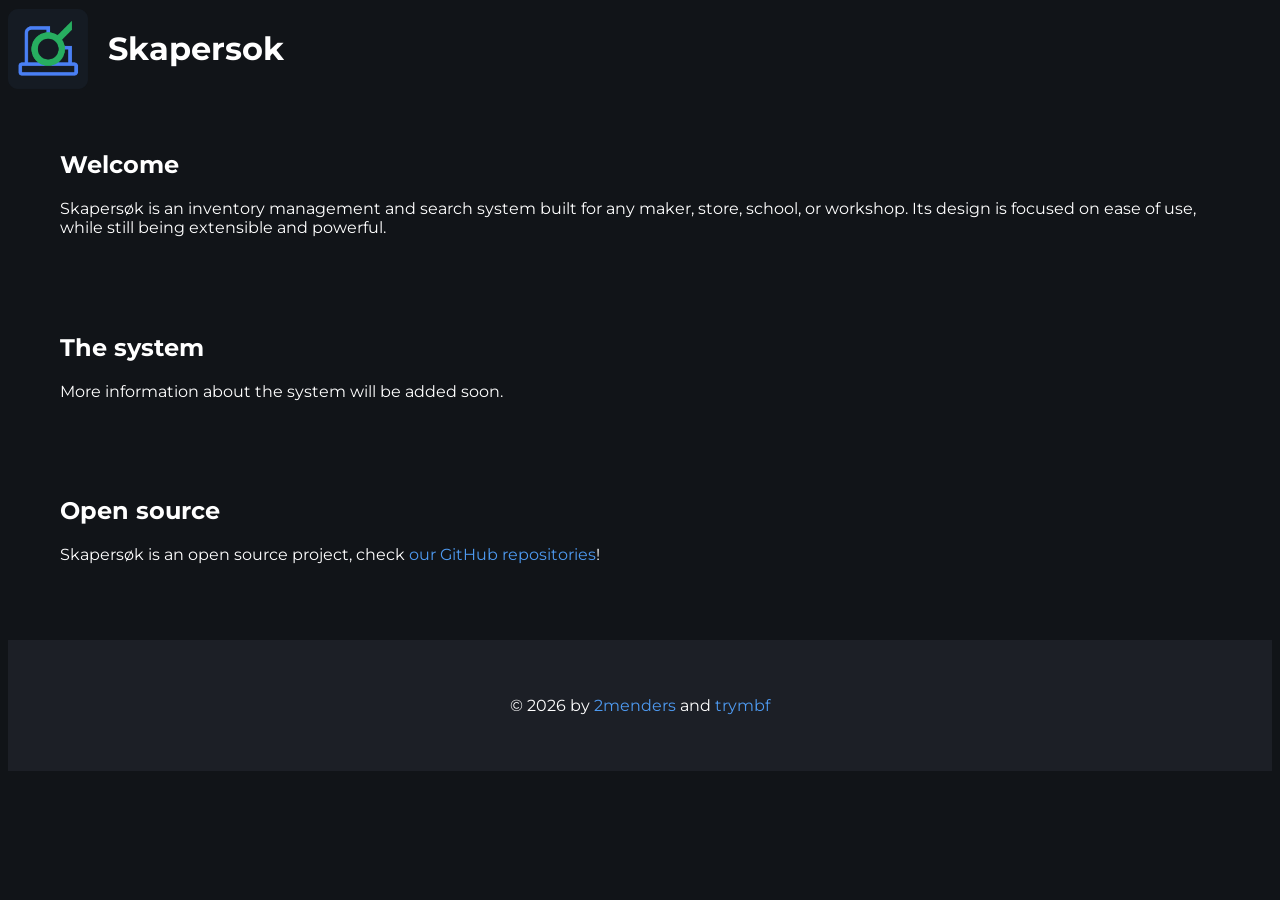
==== index.html @ 9380da14 "Basic first layout" ====
<!DOCTYPE html>
<html lang="en">

<head>
    <meta charset="UTF-8" />
    <meta name="viewport" content="width=device-width, initial-scale=1.0" />
    <title>Basic Website Layout</title>
    <link rel="stylesheet" href="assets/css/style.css" />
    <link rel="preconnect" href="https://fonts.googleapis.com">
    <link rel="preconnect" href="https://fonts.gstatic.com" crossorigin>
    <link href="https://fonts.googleapis.com/css2?family=Montserrat:ital,wght@0,100..900;1,100..900&display=swap"
        rel="stylesheet">
</head>

<body>
    <header class="site-header">
        <div class="container-row">
            <img src="assets/logo.png" alt="" class="basicImg">
            <h1>Skapersok</h1>
        </div>
    </header>

    <main class="container">
        <section id="home" class="card">
            <h2>Welcome</h2>
            <p>Skapersøk is an inventory management and search system built for any maker, store, school, or workshop.
                Its design is focused on ease of use, while still being extensible and powerful.
            </p>
        </section>
        <section id="home" class="card">
            <h2>The system</h2>
            <p>More information about the system will be added soon.</p>
        </section>
        <section id="home" class="card">
            <h2>Open source</h2>
            <p>Skapersøk is an open source project, check <a href="https://github.com/Skapersok">our GitHub
                    repositories</a>!
        </section>
    </main>

    <footer class="site-footer">
        <div class="container">
            <p>&copy; 2026 by <a href="https://github.com/2meanders">2menders</a> and <a
                    href="https://github.com/trymbf">trymbf</a></p>
        </div>
    </footer>

    <script src="assets/js/script.js"></script>
</body>

</html>
---- assets/css/style.css ----
:root {
    background-color: #111418;
    color: white;
    font-family: "Montserrat", sans-serif;
    font-optical-sizing: auto;
}

.basicImg {
    display: block;
    height: 80px;
}

.container-row {
    display: flex;
    align-items: center;
    gap: 20px;
}

a {
    color: #4e9af1;
    text-decoration: none;
}

.container {
    max-width: 1200px;
    margin: 0 auto;
    padding: 20px;
}

.card {
    padding: 20px;
    border-radius: 8px;
    margin-bottom: 20px;
}

.site-footer {
    background-color: #1c1f26;
    padding: 20px 0;
    display: flex;
    justify-content: center;
}
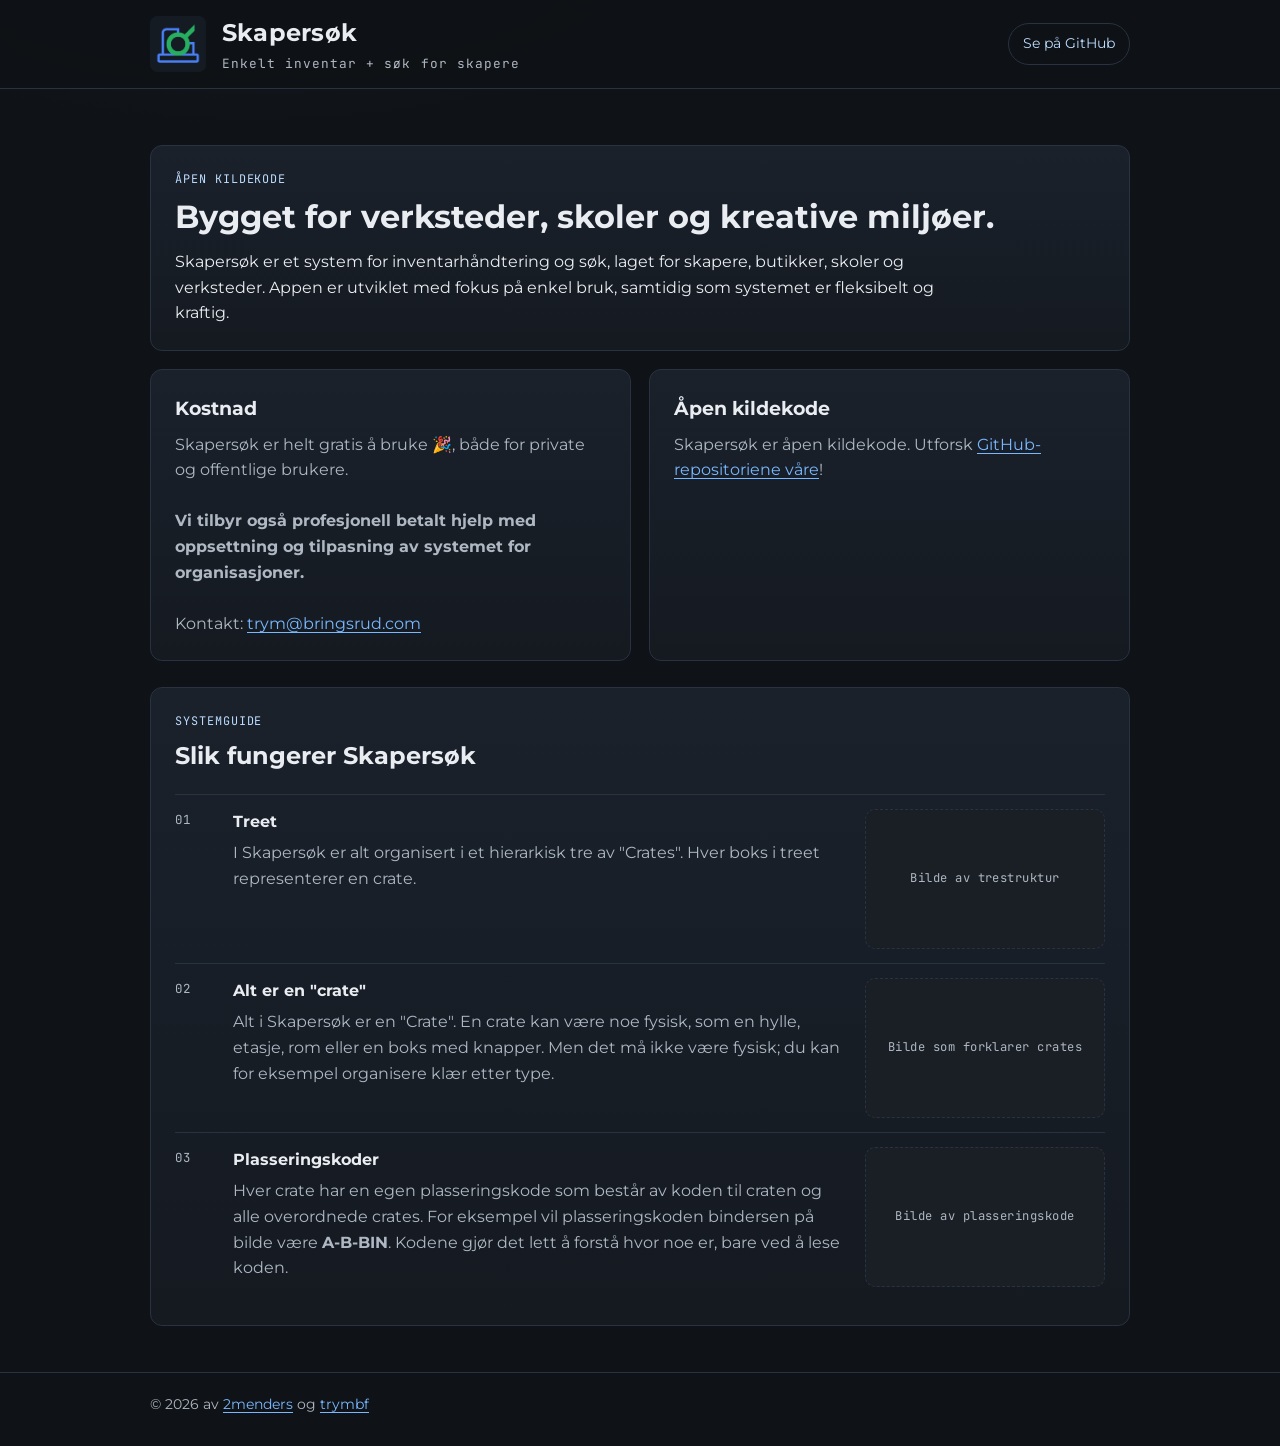
==== commit caceed47: "Revamp UI: new styles, content, assets, and scripts Overhauled site styling and layout: introduced C" ====
--- a/index.html
+++ b/index.html
@@ -1,46 +1,122 @@
 <!DOCTYPE html>
-<html lang="en">
+<html lang="no">
 
 <head>
     <meta charset="UTF-8" />
     <meta name="viewport" content="width=device-width, initial-scale=1.0" />
-    <title>Basic Website Layout</title>
+    <meta name="description"
+        content="Skapersøk er et enkelt og åpent system for inventar og søk, laget for skapere, skoler og verksteder." />
+    <meta name="theme-color" content="#0f1216" />
+    <title>Skapersøk</title>
     <link rel="stylesheet" href="assets/css/style.css" />
     <link rel="preconnect" href="https://fonts.googleapis.com">
     <link rel="preconnect" href="https://fonts.gstatic.com" crossorigin>
     <link href="https://fonts.googleapis.com/css2?family=Montserrat:ital,wght@0,100..900;1,100..900&display=swap"
         rel="stylesheet">
+    <link href="https://fonts.googleapis.com/css2?family=JetBrains+Mono:wght@400;600&display=swap" rel="stylesheet">
 </head>
 
 <body>
     <header class="site-header">
-        <div class="container-row">
-            <img src="assets/logo.png" alt="" class="basicImg">
-            <h1>Skapersok</h1>
+        <div class="container header-inner">
+            <div class="brand">
+                <img src="assets/logo.png" alt="Skapersøk-logo" class="basicImg">
+                <div>
+                    <h1>Skapersøk</h1>
+                    <p class="tagline">Enkelt inventar + søk for skapere</p>
+                </div>
+            </div>
+            <a class="cta-link" href="https://github.com/Skapersok">Se på GitHub</a>
         </div>
     </header>
 
     <main class="container">
-        <section id="home" class="card">
-            <h2>Welcome</h2>
-            <p>Skapersøk is an inventory management and search system built for any maker, store, school, or workshop.
-                Its design is focused on ease of use, while still being extensible and powerful.
+        <section class="intro card reveal">
+            <p class="eyebrow">ÅPEN KILDEKODE</p>
+            <h2>Bygget for verksteder, skoler og kreative miljøer.</h2>
+            <p>Skapersøk er et system for inventarhåndtering og søk, laget for skapere, butikker, skoler og verksteder.
+                Appen er utviklet med fokus på enkel bruk, samtidig som systemet er fleksibelt og kraftig.
             </p>
         </section>
-        <section id="home" class="card">
-            <h2>The system</h2>
-            <p>More information about the system will be added soon.</p>
+
+        <section class="card-grid">
+            <section class="card reveal">
+                <h3>Kostnad</h3>
+                <p>Skapersøk er helt gratis å bruke 🎉, både for private og offentlige brukere. <br><br><b>Vi tilbyr
+                        også
+                        profesjonell
+                        betalt hjelp med oppsettning og tilpasning av systemet for organisasjoner.</b> <br><br> Kontakt:
+                    <a href="mailto:trym@bringsrud.com">trym@bringsrud.com</a>
+                </p>
+            </section>
+
+            <section class="card reveal">
+                <h3>Åpen kildekode</h3>
+                <p>Skapersøk er åpen kildekode. Utforsk <a href="https://github.com/Skapersok">GitHub-repositoriene
+                        våre</a>!</p>
+            </section>
         </section>
-        <section id="home" class="card">
-            <h2>Open source</h2>
-            <p>Skapersøk is an open source project, check <a href="https://github.com/Skapersok">our GitHub
-                    repositories</a>!
+
+        <section class="system-section card reveal" aria-labelledby="system-heading">
+            <p class="eyebrow">SYSTEMGUIDE</p>
+            <h3 id="system-heading" class="section-title">Slik fungerer Skapersøk</h3>
+            <article class="system-step">
+                <p class="step-index">01</p>
+                <div class="system-step-content">
+                    <div>
+                        <h4>Treet</h4>
+                        <p>I Skapersøk er alt organisert i et hierarkisk tre av "Crates". Hver boks i treet
+                            representerer en
+                            crate.</p>
+                    </div>
+                    <figure class="system-media" aria-label="Illustrasjon av trestruktur">
+                        <img src="assets/imgs/tree_structure.png" alt="Trestruktur i Skapersøk" loading="lazy">
+                        <span>Bilde av trestruktur</span>
+                    </figure>
+                </div>
+            </article>
+
+            <article class="system-step">
+                <p class="step-index">02</p>
+                <div class="system-step-content">
+                    <div>
+                        <h4>Alt er en "crate"</h4>
+                        <p>Alt i Skapersøk er en "Crate". En crate kan være noe fysisk, som en hylle, etasje, rom eller
+                            en
+                            boks med knapper. Men det må ikke være fysisk; du kan for eksempel organisere klær etter
+                            type.</p>
+                    </div>
+                    <figure class="system-media" aria-label="Illustrasjon som forklarer crates">
+                        <img src="assets/imgs/sokker.png" alt="Eksempel på hva en crate kan være" loading="lazy">
+                        <span>Bilde som forklarer crates</span>
+                    </figure>
+                </div>
+            </article>
+
+            <article class="system-step">
+                <p class="step-index">03</p>
+                <div class="system-step-content">
+                    <div>
+                        <h4>Plasseringskoder</h4>
+                        <p>Hver crate har en egen plasseringskode som består av koden til craten og alle overordnede
+                            crates.
+                            For eksempel vil plasseringskoden bindersen på bilde være <strong>A-B-BIN</strong>. Kodene
+                            gjør
+                            det
+                            lett å forstå hvor noe er, bare ved å lese koden.</p>
+                    </div>
+                    <figure class="system-media" aria-label="Illustrasjon av plasseringskode">
+                        <img src="assets/imgs/tree_structure.png" alt="Eksempel på plasseringskode" loading="lazy">
+                        <span>Bilde av plasseringskode</span>
+                    </figure>
+                </div>
+            </article>
         </section>
     </main>
 
     <footer class="site-footer">
         <div class="container">
-            <p>&copy; 2026 by <a href="https://github.com/2meanders">2menders</a> and <a
+            <p>&copy; <span id="year">2026</span> av <a href="https://github.com/2meanders">2menders</a> og <a
                     href="https://github.com/trymbf">trymbf</a></p>
         </div>
     </footer>
--- a/assets/css/style.css
+++ b/assets/css/style.css
@@ -1,41 +1,290 @@
 :root {
-    background-color: #111418;
-    color: white;
+    --bg: #0f1216;
+    --surface: #151a21;
+    --surface-strong: #1a212b;
+    --text: #e9edf2;
+    --text-soft: #aeb7c2;
+    --line: #283241;
+    --accent: #79b8ff;
+    --accent-soft: #bcdcff;
+    --radius: 12px;
+    --max-width: 980px;
+}
+
+* {
+    box-sizing: border-box;
+}
+
+html,
+body {
+    margin: 0;
+    padding: 0;
+}
+
+body {
+    background: radial-gradient(1000px 500px at 20% -10%, #1a2230 0%, var(--bg) 55%);
+    color: var(--text);
     font-family: "Montserrat", sans-serif;
     font-optical-sizing: auto;
+    line-height: 1.6;
+    min-height: 100vh;
+}
+
+.container {
+    width: min(var(--max-width), 92%);
+    margin: 0 auto;
+}
+
+.site-header {
+    border-bottom: 1px solid var(--line);
+    background-color: color-mix(in srgb, var(--bg), transparent 14%);
+    backdrop-filter: blur(6px);
+    position: sticky;
+    top: 0;
+    z-index: 10;
+}
+
+.header-inner {
+    min-height: 88px;
+    display: flex;
+    align-items: center;
+    justify-content: space-between;
+    gap: 24px;
+}
+
+.brand {
+    display: flex;
+    align-items: center;
+    gap: 16px;
 }
 
 .basicImg {
     display: block;
-    height: 80px;
-}
-
-.container-row {
+    height: 56px;
+    width: 56px;
+    object-fit: contain;
+}
+
+h1 {
+    margin: 0;
+    font-size: clamp(1.2rem, 2vw, 1.5rem);
+    letter-spacing: 0.01em;
+}
+
+.tagline,
+.eyebrow {
+    font-family: "JetBrains Mono", monospace;
+    letter-spacing: 0.08em;
+}
+
+.tagline {
+    margin: 2px 0 0;
+    color: var(--text-soft);
+    font-size: 0.8rem;
+}
+
+.cta-link {
+    color: var(--accent-soft);
+    border: 1px solid var(--line);
+    border-radius: 999px;
+    padding: 8px 14px;
+    text-decoration: none;
+    font-size: 0.9rem;
+    transition: border-color 160ms ease, background-color 160ms ease, color 160ms ease;
+}
+
+.cta-link:hover {
+    border-color: var(--accent);
+    background-color: #172033;
+    color: var(--text);
+}
+
+main {
+    padding: 56px 0 28px;
+}
+
+a {
+    color: var(--accent);
+    text-decoration-thickness: 1px;
+    text-underline-offset: 3px;
+}
+
+.card {
+    background: linear-gradient(180deg, var(--surface-strong) 0%, var(--surface) 100%);
+    border: 1px solid var(--line);
+    border-radius: var(--radius);
+    padding: 24px;
+    margin-bottom: 18px;
+}
+
+.intro h2 {
+    margin: 8px 0 12px;
+    font-size: clamp(1.3rem, 3.2vw, 2rem);
+    line-height: 1.25;
+}
+
+.intro p {
+    max-width: 70ch;
+    margin: 0;
+}
+
+.eyebrow {
+    margin: 0;
+    color: var(--accent-soft);
+    font-size: 0.74rem;
+}
+
+.card-grid {
+    display: grid;
+    grid-template-columns: repeat(auto-fit, minmax(260px, 1fr));
+    gap: 18px;
+}
+
+h3 {
+    margin-top: 0;
+    margin-bottom: 8px;
+}
+
+h4 {
+    margin: 0 0 6px;
+    font-size: 1rem;
+}
+
+.card-grid .card p {
+    margin: 0;
+    color: var(--text-soft);
+}
+
+.system-section {
+    margin-top: 8px;
+}
+
+.section-title {
+    margin: 6px 0 18px;
+    font-size: clamp(1.15rem, 2.2vw, 1.5rem);
+}
+
+.system-step {
+    display: grid;
+    grid-template-columns: 46px minmax(0, 1fr);
+    gap: 12px;
+    padding: 14px 0;
+    border-top: 1px solid var(--line);
+}
+
+.system-step-content {
+    display: grid;
+    grid-template-columns: minmax(0, 1fr) 240px;
+    gap: 16px;
+    align-items: start;
+}
+
+.system-media {
+    margin: 0;
+    border: 1px dashed var(--line);
+    border-radius: 10px;
+    min-height: 140px;
+    padding: 10px;
     display: flex;
     align-items: center;
-    gap: 20px;
-}
-
-a {
-    color: #4e9af1;
-    text-decoration: none;
-}
-
-.container {
-    max-width: 1200px;
-    margin: 0 auto;
-    padding: 20px;
-}
-
-.card {
-    padding: 20px;
-    border-radius: 8px;
-    margin-bottom: 20px;
+    justify-content: center;
+    background: color-mix(in srgb, var(--surface), #fff 2%);
+}
+
+.system-media img {
+    display: none;
+    width: 100%;
+    height: 100%;
+    object-fit: contain;
+    border-radius: 6px;
+}
+
+.system-media.has-image {
+    padding: 6px;
+}
+
+.system-media.has-image img {
+    display: block;
+}
+
+.system-media.has-image span {
+    display: none;
+}
+
+.system-media span {
+    font-family: "JetBrains Mono", monospace;
+    font-size: 0.76rem;
+    letter-spacing: 0.04em;
+    color: var(--text-soft);
+    text-align: center;
+}
+
+.step-index {
+    margin: 0;
+    font-family: "JetBrains Mono", monospace;
+    font-size: 0.78rem;
+    color: var(--accent-soft);
+    letter-spacing: 0.08em;
+    line-height: 1.8;
+}
+
+.system-step p {
+    margin: 0;
+    color: var(--text-soft);
 }
 
 .site-footer {
-    background-color: #1c1f26;
-    padding: 20px 0;
-    display: flex;
-    justify-content: center;
+    border-top: 1px solid var(--line);
+    padding: 20px 0 30px;
+}
+
+.site-footer p {
+    margin: 0;
+    color: var(--text-soft);
+    font-size: 0.9rem;
+}
+
+.reveal {
+    opacity: 0;
+    transform: translateY(8px);
+    transition: opacity 420ms ease, transform 420ms ease;
+}
+
+.reveal.is-visible {
+    opacity: 1;
+    transform: none;
+}
+
+@media (max-width: 640px) {
+    .header-inner {
+        min-height: auto;
+        padding: 16px 0;
+        flex-direction: column;
+        align-items: flex-start;
+    }
+
+    .system-step {
+        grid-template-columns: 1fr;
+        gap: 4px;
+    }
+
+    .system-step-content {
+        grid-template-columns: 1fr;
+    }
+
+    .system-media {
+        min-height: 120px;
+    }
+}
+
+@media (prefers-reduced-motion: reduce) {
+    .reveal {
+        opacity: 1;
+        transform: none;
+        transition: none;
+    }
+
+    .cta-link {
+        transition: none;
+    }
 }
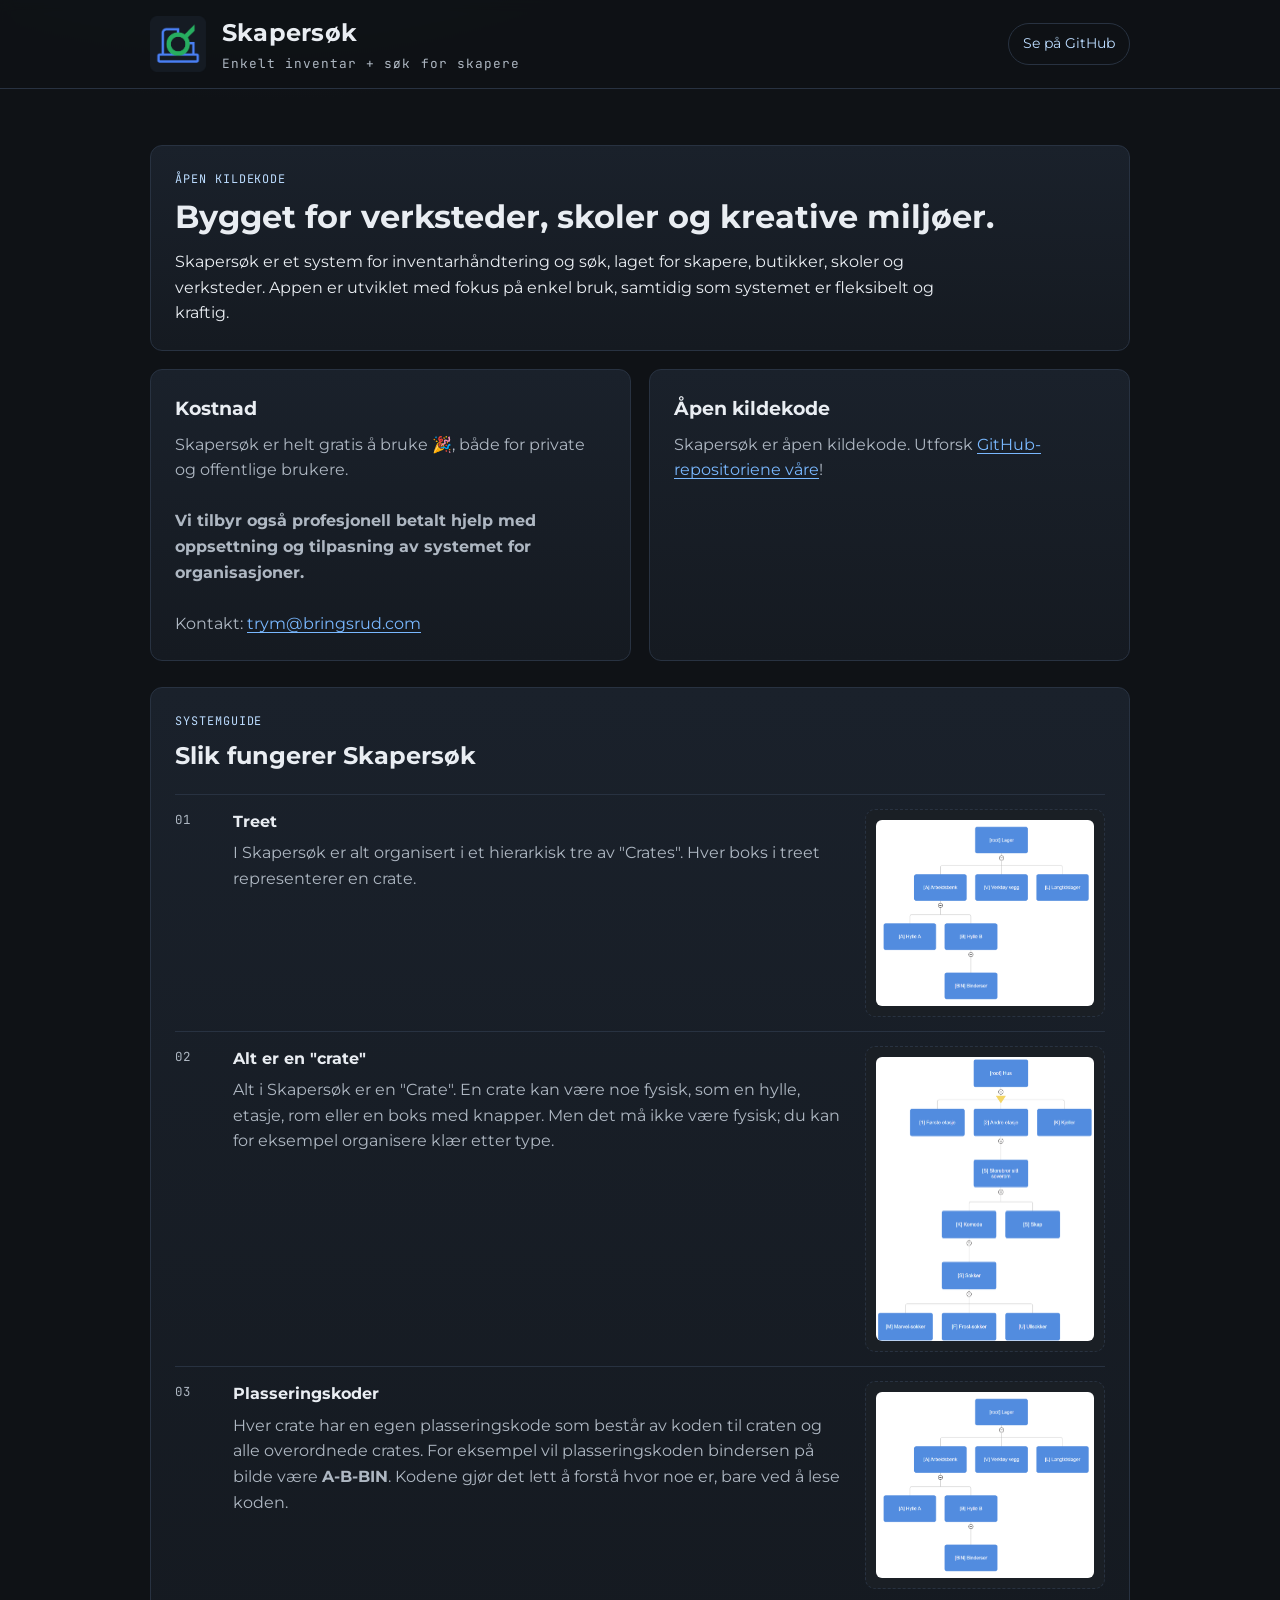
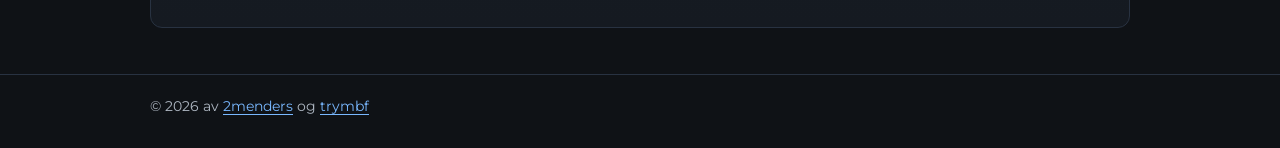
==== commit a05f9e48: "Show media images by default; remove has-image Always display .system-media images by setting .syste" ====
--- a/index.html
+++ b/index.html
@@ -71,7 +71,6 @@
                     </div>
                     <figure class="system-media" aria-label="Illustrasjon av trestruktur">
                         <img src="assets/imgs/tree_structure.png" alt="Trestruktur i Skapersøk" loading="lazy">
-                        <span>Bilde av trestruktur</span>
                     </figure>
                 </div>
             </article>
@@ -88,7 +87,6 @@
                     </div>
                     <figure class="system-media" aria-label="Illustrasjon som forklarer crates">
                         <img src="assets/imgs/sokker.png" alt="Eksempel på hva en crate kan være" loading="lazy">
-                        <span>Bilde som forklarer crates</span>
                     </figure>
                 </div>
             </article>
@@ -107,7 +105,6 @@
                     </div>
                     <figure class="system-media" aria-label="Illustrasjon av plasseringskode">
                         <img src="assets/imgs/tree_structure.png" alt="Eksempel på plasseringskode" loading="lazy">
-                        <span>Bilde av plasseringskode</span>
                     </figure>
                 </div>
             </article>
--- a/assets/css/style.css
+++ b/assets/css/style.css
@@ -192,19 +192,11 @@
 }
 
 .system-media img {
-    display: none;
+    display: block;
     width: 100%;
     height: 100%;
     object-fit: contain;
     border-radius: 6px;
-}
-
-.system-media.has-image {
-    padding: 6px;
-}
-
-.system-media.has-image img {
-    display: block;
 }
 
 .system-media.has-image span {
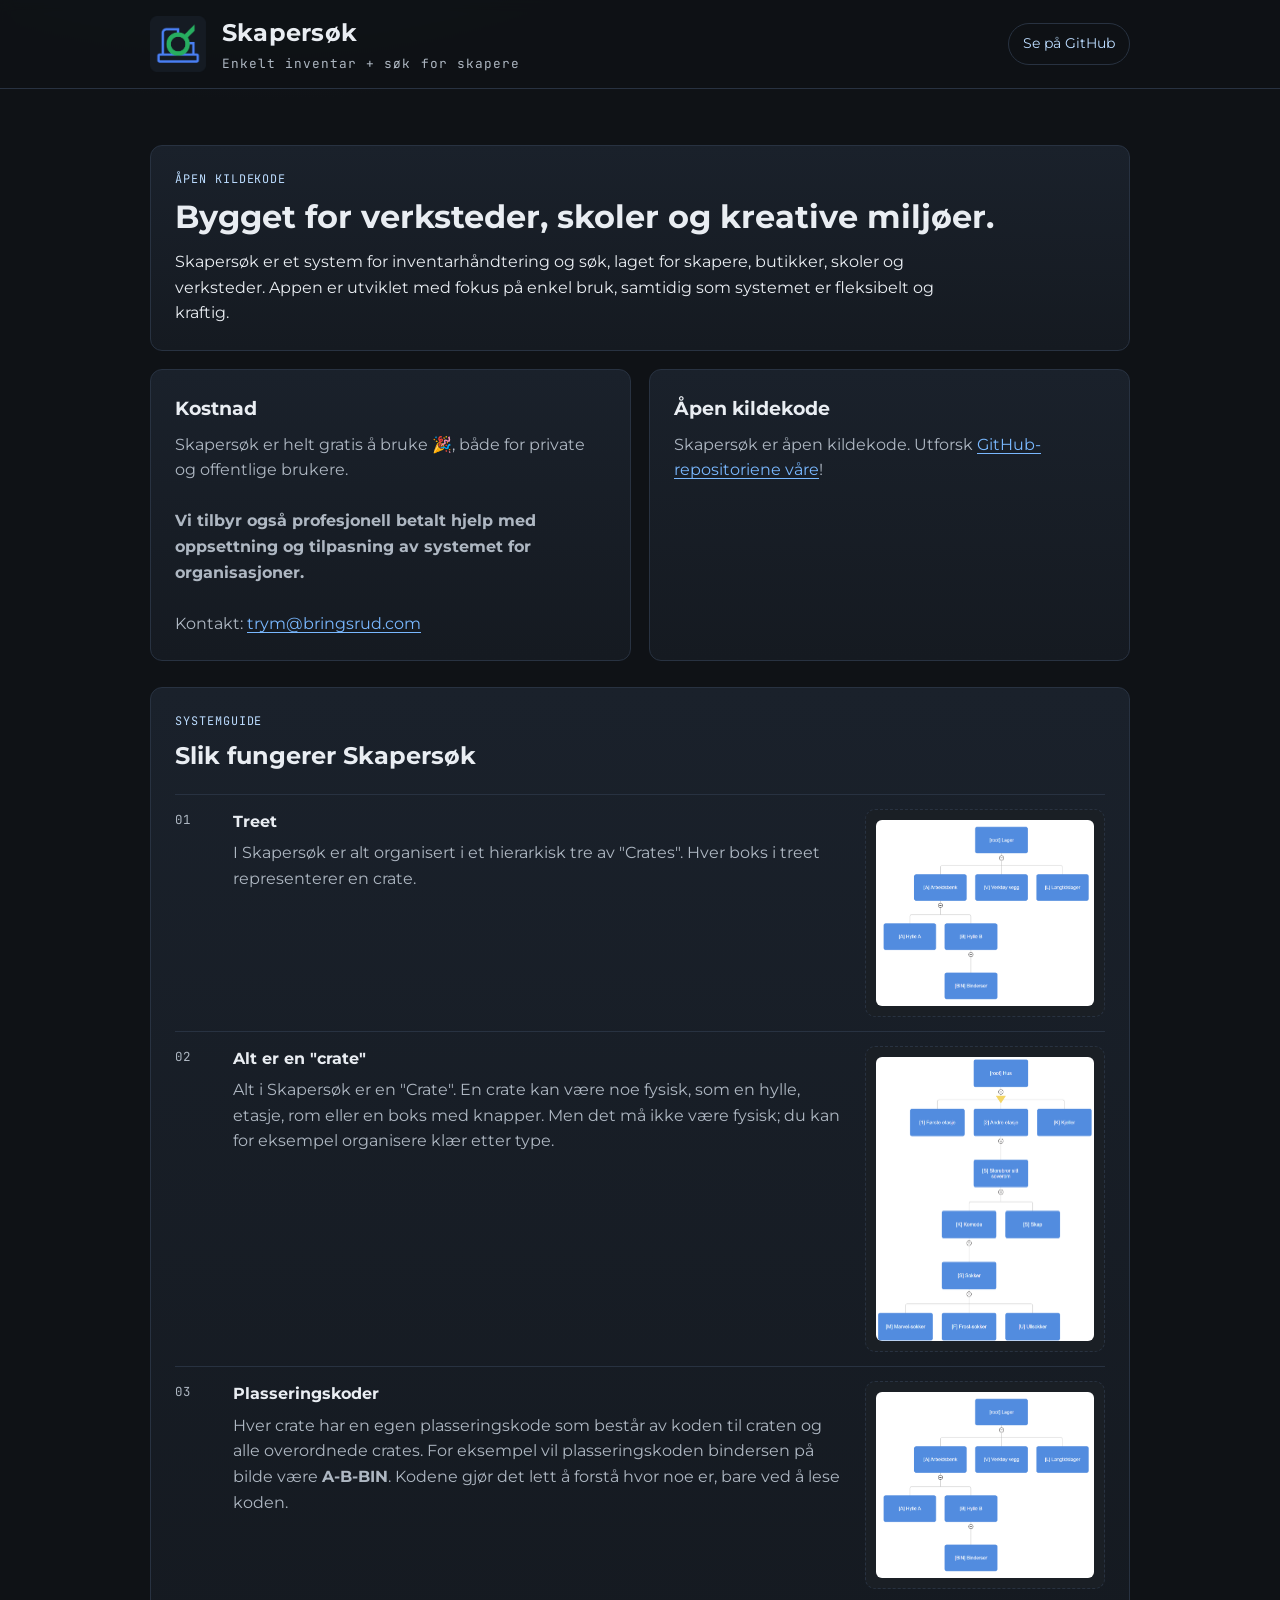
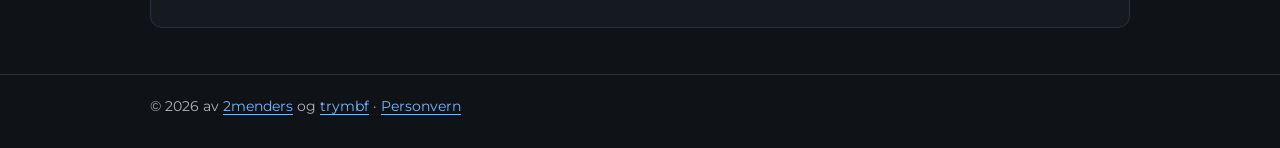
==== commit a2d41efb: "Added privacy policy" ====
--- a/index.html
+++ b/index.html
@@ -114,7 +114,7 @@
     <footer class="site-footer">
         <div class="container">
             <p>&copy; <span id="year">2026</span> av <a href="https://github.com/2meanders">2menders</a> og <a
-                    href="https://github.com/trymbf">trymbf</a></p>
+                    href="https://github.com/trymbf">trymbf</a> · <a href="privacy/index.html">Personvern</a></p>
         </div>
     </footer>
 
